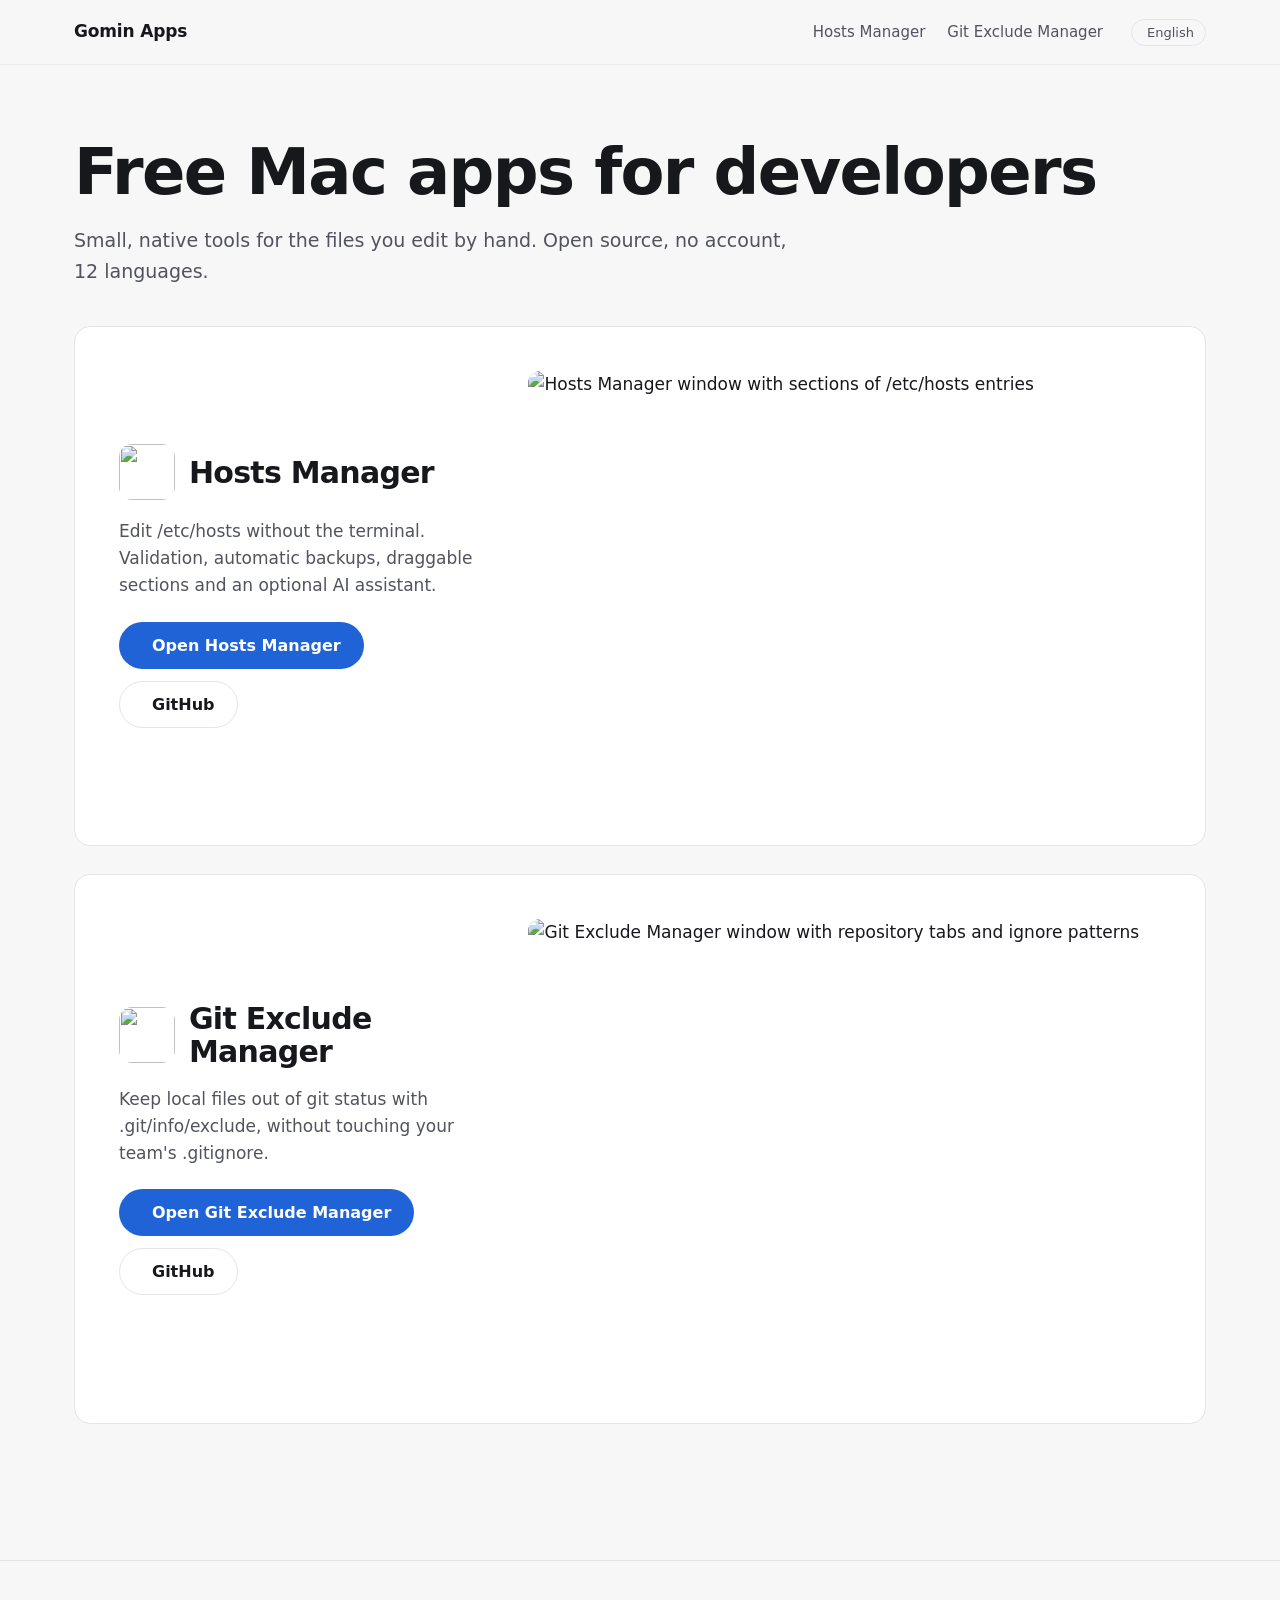
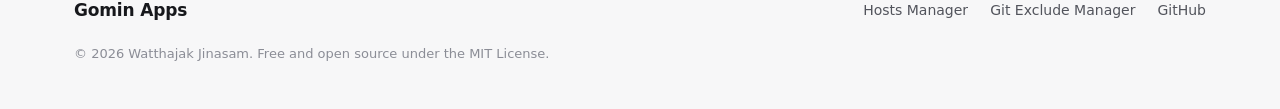
==== index.html @ 3a168182 "2026 Added Home Page and Link Fixer." ====
<!doctype html>
<html lang="en" data-i18n="/i18n/">
<head>
  <meta charset="utf-8">
  <meta name="viewport" content="width=device-width, initial-scale=1">
  <title data-th="Gomin Apps · แอป Mac ฟรีสำหรับนักพัฒนา">Gomin Apps · Free macOS apps for developers</title>
  <meta name="description" data-th="แอป macOS ฟรีโอเพนซอร์สโดย Watthajak Jinasam: Hosts Manager สำหรับ /etc/hosts และ Git Exclude Manager สำหรับ .git/info/exclude รองรับ 12 ภาษา" content="Free, open-source macOS apps by Watthajak Jinasam: Hosts Manager for /etc/hosts and Git Exclude Manager for .git/info/exclude. 12 languages.">
  <link rel="canonical" href="https://gomin2013.github.io/">
  <link rel="alternate" hreflang="en" href="https://gomin2013.github.io/">
  <link rel="alternate" hreflang="th" href="https://gomin2013.github.io/th/">
  <link rel="alternate" hreflang="x-default" href="https://gomin2013.github.io/">
  <meta property="og:type" content="website">
  <meta property="og:title" data-th="Gomin Apps · แอป Mac ฟรีสำหรับนักพัฒนา" content="Gomin Apps · Free macOS apps for developers">
  <meta property="og:locale" content="en_US">
  <meta property="og:locale:alternate" content="th_TH">
  <meta property="og:description" data-th="Hosts Manager และ Git Exclude Manager ฟรีและโอเพนซอร์ส" content="Hosts Manager and Git Exclude Manager. Free and open source.">
  <meta property="og:url" content="https://gomin2013.github.io/">
  <meta property="og:image" content="https://gomin2013.github.io/hosts-manager/assets/img/og-image.png">
  <meta name="twitter:card" content="summary_large_image">
  <link rel="icon" type="image/png" href="/favicon.png">
  <link rel="stylesheet" href="https://unpkg.com/@phosphor-icons/web@2.1.1/src/regular/style.css">
  <!-- ponytail: own copy of the new site.css/js until hosts-manager v1.1.0 is live (then /hosts-manager/assets/ again); images and fonts come from that site -->
  <link rel="stylesheet" href="/assets/site.css">
  <script>try{var d=document.documentElement,n=(navigator.language||"").toLowerCase(),l=localStorage.getItem("hm.lang")||(/^zh-(hant|tw|hk|mo)/.test(n)?"zh-Hant":/^zh/.test(n)?"zh-Hans":/^fil/.test(n)?"tl":n.slice(0,2));if("en th ja ko vi id ms tl zh-Hans zh-Hant es ru".split(" ").indexOf(l)<0)l="en";d.lang=l;if(l==="th"){d.classList.add("th");document.querySelectorAll("[data-th]").forEach(function(e){e.tagName==="TITLE"?e.textContent=e.dataset.th:e.content=e.dataset.th})}else if(l!=="en")d.classList.add("i18n-wait")}catch(e){}</script>
</head>
<body>
  <header class="site-header">
    <div class="wrap nav">
      <a class="brand" href="/">Gomin Apps</a>
      <nav class="nav-links" aria-label="Main">
        <a href="/hosts-manager/">Hosts Manager</a>
        <a href="/git-exclude-manager/" class="hide-sm">Git Exclude Manager</a>
      </nav>
      <button type="button" class="lang-btn" data-lang-open aria-haspopup="dialog" aria-label="Language"><i class="ph ph-globe" aria-hidden="true"></i><span class="lang-name">English</span><span class="lang-code">en</span></button>
    </div>
  </header>

  <main id="main">
    <section class="page-hero">
      <div class="wrap">
        <h1><span class="en">Free Mac apps for developers</span><span class="th">แอป Mac ฟรีสำหรับนักพัฒนา</span></h1>
        <p class="lede"><span class="en">Small, native tools for the files you edit by hand. Open source, no account, 12 languages.</span><span class="th">เครื่องมือเล็กๆ สำหรับไฟล์ที่ต้องแก้ด้วยมือ โอเพนซอร์ส ไม่ต้องสมัคร รองรับ 12 ภาษา</span></p>
      </div>
    </section>

    <section style="padding-top:16px">
      <div class="wrap" style="display:grid;gap:28px">
        <div class="sibling">
          <div>
            <div class="who">
              <img src="/hosts-manager/assets/img/hm-icon.png" width="56" height="56" alt="">
              <h2 style="font-size:30px">Hosts Manager</h2>
            </div>
            <p><span class="en">Edit /etc/hosts without the terminal. Validation, automatic backups, draggable sections and an optional AI assistant.</span><span class="th">แก้ /etc/hosts ได้ไม่ต้องเปิด Terminal ตรวจความถูกต้อง สำรองไฟล์อัตโนมัติ ลากจัดหมวดได้ และมีผู้ช่วย AI</span></p>
            <div class="cta-row" style="margin-top:22px">
              <a class="btn btn-primary" href="/hosts-manager/"><i class="ph ph-arrow-right" aria-hidden="true"></i><span class="en">Open Hosts Manager</span><span class="th">เปิด Hosts Manager</span></a>
              <a class="btn btn-ghost" href="https://github.com/gomin2013/hosts-manager" target="_blank" rel="noopener"><i class="ph ph-github-logo" aria-hidden="true"></i>GitHub</a>
            </div>
          </div>
          <img class="shot" src="/hosts-manager/assets/img/hm-main-dark.png" width="1432" height="972" loading="lazy" alt="Hosts Manager window with sections of /etc/hosts entries">
        </div>

        <div class="sibling">
          <div>
            <div class="who">
              <img src="/git-exclude-manager/assets/img/gem-icon.png" width="56" height="56" alt="">
              <h2 style="font-size:30px">Git Exclude Manager</h2>
            </div>
            <p><span class="en">Keep local files out of git status with .git/info/exclude, without touching your team's .gitignore.</span><span class="th">ซ่อนไฟล์ส่วนตัวจาก git status ด้วย .git/info/exclude โดยไม่ต้องแตะ .gitignore ของทีม</span></p>
            <div class="cta-row" style="margin-top:22px">
              <a class="btn btn-primary" href="/git-exclude-manager/"><i class="ph ph-arrow-right" aria-hidden="true"></i><span class="en">Open Git Exclude Manager</span><span class="th">เปิด Git Exclude Manager</span></a>
              <a class="btn btn-ghost" href="https://github.com/gomin2013/git-exclude-manager" target="_blank" rel="noopener"><i class="ph ph-github-logo" aria-hidden="true"></i>GitHub</a>
            </div>
          </div>
          <img class="shot" src="/git-exclude-manager/assets/img/gem-main.png" width="1100" height="800" loading="lazy" alt="Git Exclude Manager window with repository tabs and ignore patterns">
        </div>
      </div>
    </section>
  </main>

  <footer class="site-footer">
    <div class="wrap foot">
      <span class="brand">Gomin Apps</span>
      <nav aria-label="Footer">
        <a href="/hosts-manager/">Hosts Manager</a>
        <a href="/git-exclude-manager/">Git Exclude Manager</a>
        <a href="https://github.com/gomin2013" target="_blank" rel="noopener">GitHub</a>
      </nav>
      <small><span class="en">© 2026 Watthajak Jinasam. Free and open source under the MIT License.</span><span class="th">© 2026 Watthajak Jinasam ฟรีและโอเพนซอร์สภายใต้สัญญาอนุญาต MIT</span></small>
    </div>
  </footer>
  <script src="/assets/site.js" defer></script>
</body>
</html>
---- assets/site.css ----
/* Copy of hosts-manager/docs/assets/site.css (develop, 2026-10-21) so this page's 12-language picker works while
   hosts-manager main still serves v1.0.2. ponytail: once HM v1.1.0 is live, link /hosts-manager/assets/site.css
   again (ADR-002) and delete this file. */
/* Hosts Manager site: native CSS, no build step (GitHub Pages).
   Shape rule: cards 16px, images 12px, buttons + pills full-pill. One accent (the app's network blue). */

@font-face {
  font-family: "Geist";
  src: url("/hosts-manager/assets/fonts/Geist-Variable.woff2") format("woff2");
  font-weight: 100 900;
  font-display: swap;
}
@font-face {
  font-family: "Geist Mono";
  src: url("/hosts-manager/assets/fonts/GeistMono-Variable.woff2") format("woff2");
  font-weight: 100 900;
  font-display: swap;
}

:root {
  --bg: #f7f7f8;
  --surface: #ffffff;
  --surface-2: #f0f1f4;
  --text: #17181c;
  --muted: #52545c;
  --faint: #8b8d96;
  --line: #e3e4e8;
  --accent: #1f63d6;          /* white text on it: 5.6:1 */
  --accent-text: #1a56bd;     /* links on --bg: 6.4:1 */
  --accent-soft: #e6eefc;
  --sand: #f3e2c4;            /* warm tint (v1.0 fox mascot) */
  --shadow: 0 1px 2px rgb(23 35 66 / .06), 0 12px 40px -12px rgb(23 35 66 / .18);
  --radius-card: 16px;
  --radius-img: 12px;
  --max: 1180px;
  --font: "Geist", "Sukhumvit Set", "Thonburi", "Noto Sans Thai", system-ui, sans-serif;
  --mono: "Geist Mono", ui-monospace, "SF Mono", Menlo, monospace;
  --ease: cubic-bezier(.16, 1, .3, 1);
  color-scheme: light;
}

@media (prefers-color-scheme: dark) {
  :root {
    --bg: #0c0d10;
    --surface: #15161a;
    --surface-2: #1c1d22;
    --text: #f2f2f4;
    --muted: #a3a5ae;
    --faint: #70727b;
    --line: #26282e;
    --accent: #2563e0;        /* white text: 5.0:1 */
    --accent-text: #79a8ff;   /* links on --bg: 7.9:1 */
    --accent-soft: #14213a;
    --sand: #3a2f1f;
    --shadow: 0 1px 2px rgb(0 0 0 / .4), 0 18px 50px -16px rgb(0 0 0 / .7);
    color-scheme: dark;
  }
}

*, *::before, *::after { box-sizing: border-box; }
html { -webkit-text-size-adjust: 100%; scroll-behavior: smooth; }
body {
  margin: 0;
  background: var(--bg);
  color: var(--text);
  font: 400 17px/1.6 var(--font);
  -webkit-font-smoothing: antialiased;
  text-rendering: optimizeLegibility;
}
img { max-width: 100%; height: auto; display: block; }
a { color: var(--accent-text); text-decoration-thickness: 1px; text-underline-offset: 3px; }
code, kbd, pre { font-family: var(--mono); font-size: .9em; }
code { overflow-wrap: anywhere; }  /* long paths (/Library/Application Support/…) on phones */
:focus-visible { outline: 2px solid var(--accent); outline-offset: 3px; border-radius: 6px; }

/* Language: every string ships in both languages; the <html> class picks one (set before first paint). */
html:not(.th) .th, html.th .en { display: none !important; }
/* Other languages hide the page until site.js swaps their text in (at most 1.5 s), so English doesn't flash first */
html.i18n-wait body { visibility: hidden; animation: i18n-show 0s 1.5s forwards; }
@keyframes i18n-show { to { visibility: visible; } }

.wrap { width: 100%; max-width: var(--max); margin: 0 auto; padding: 0 24px; }
.muted { color: var(--muted); }
.mono { font-family: var(--mono); }
.skip { position: absolute; left: -9999px; }
.skip:focus { left: 16px; top: 12px; z-index: 30; background: var(--surface); padding: 8px 14px; }

/* ── Header ───────────────────────────────────────────── */
.site-header {
  position: sticky; top: 0; z-index: 20;
  background: color-mix(in srgb, var(--bg) 82%, transparent);
  backdrop-filter: saturate(160%) blur(16px);
  -webkit-backdrop-filter: saturate(160%) blur(16px);
  border-bottom: 1px solid color-mix(in srgb, var(--line) 70%, transparent);
}
@media (prefers-reduced-transparency: reduce) { .site-header { background: var(--bg); backdrop-filter: none; } }
.nav { height: 64px; display: flex; align-items: center; gap: 28px; }
.brand { display: flex; align-items: center; gap: 10px; color: var(--text); text-decoration: none; font-weight: 600; letter-spacing: -.01em; }
.brand img { width: 30px; height: 30px; border-radius: 7px; }
.nav-links { display: flex; gap: 22px; margin-left: auto; }
.nav-links a { color: var(--muted); text-decoration: none; font-size: 15px; white-space: nowrap; }
.nav-links a:hover, .nav-links a[aria-current="page"] { color: var(--text); }
.lang { display: flex; border: 1px solid var(--line); border-radius: 999px; padding: 2px; }
.lang button {
  font: 500 12px var(--font); color: var(--muted); background: none; border: 0;
  border-radius: 999px; padding: 4px 10px; cursor: pointer;
}
.lang button[aria-pressed="true"] { background: var(--surface-2); color: var(--text); }
/* Language picker: header button + modal <dialog> with search (site.js builds the dialog for every page).
   ponytail: the old .lang pill rules above stay until gomin2013.github.io (which borrows this file) ships the button. */
.lang-btn {
  display: flex; align-items: center; gap: 6px; cursor: pointer;
  font: 500 13px var(--font); color: var(--muted); background: none;
  border: 1px solid var(--line); border-radius: 999px; padding: 5px 11px 5px 9px;
}
.lang-btn:hover { color: var(--text); }
.lang-btn:focus-visible { outline: 2px solid var(--accent); outline-offset: 2px; }
.lang-btn .lang-code { display: none; }
.nav-links a > i { display: none; }
/* Phones: Download / About become icons (their text stays for screen readers), the language button shows its short
   code. The app name and the code show only while they fit — breakpoints measured with the widest code, "zh-tw". */
@media (max-width: 800px) {
  .brand { white-space: nowrap; }
  .nav-links:has(a > i) { gap: 4px; }
  .nav-links a:has(> i) { display: grid; place-items: center; width: 38px; height: 38px; border-radius: 999px; font-size: 0; }
  .nav-links a > i { display: block; font-size: 20px; }
  .nav-links a[aria-current="page"]:has(> i) { background: var(--surface-2); }
  .lang-btn .lang-name { display: none; }
  .lang-btn .lang-code { display: inline; }
}
@media (max-width: 400px) { .brand:has(img) { font-size: 0; } }  /* icon only; the name stays for screen readers */
@media (max-width: 270px) { .lang-btn .lang-code { display: none; } .lang-btn { padding: 7px; } }  /* globe only */
@media (max-width: 361px) { .brand:not(:has(img)) ~ .lang-btn .lang-code { display: none; } .brand:not(:has(img)) ~ .lang-btn { padding: 7px; } }  /* gomin index */
@media (max-width: 480px) { .btn { white-space: normal; } }
html:has(.lang-dialog[open]) { overflow: hidden; }
.lang-dialog {
  width: min(420px, calc(100vw - 32px)); max-height: min(580px, calc(100dvh - 48px)); padding: 0;
  color: var(--text); background: var(--surface); border: 1px solid var(--line); border-radius: var(--radius-card);
  box-shadow: var(--shadow);
}
.lang-dialog[open] { display: flex; animation: lang-in .2s var(--ease); }
.lang-dialog::backdrop { background: rgb(10 12 18 / .45); backdrop-filter: blur(4px); }
.lang-panel { display: flex; flex-direction: column; gap: 12px; width: 100%; min-height: 0; padding: 16px; }
.lang-head { display: flex; align-items: center; justify-content: space-between; padding-left: 4px; }
.lang-head h2 { font-size: 18px; margin: 0; }
.lang-close {
  display: grid; place-items: center; width: 32px; height: 32px; cursor: pointer; font-size: 16px;
  color: var(--muted); background: var(--surface-2); border: 0; border-radius: 999px;
}
.lang-close:hover { color: var(--text); }
.lang-search {
  display: flex; align-items: center; gap: 8px; padding: 0 14px; color: var(--faint);
  background: var(--bg); border: 1px solid var(--line); border-radius: 999px;
}
.lang-search:focus-within { border-color: var(--accent); }
.lang-search input {
  flex: 1; min-width: 0; padding: 10px 0; border: 0; outline: 0; background: none;
  font: 15px var(--font); color: var(--text);
}
.lang-options { list-style: none; margin: 0; padding: 0; min-height: 0; overflow-y: auto; display: grid; gap: 2px; }
.lang-options button {
  display: flex; align-items: center; gap: 10px; width: 100%; text-align: left; cursor: pointer;
  font: 500 15px var(--font); color: var(--text); background: none; border: 0; border-radius: 10px; padding: 10px 12px;
}
.lang-options button:hover, .lang-options button:focus-visible { background: var(--surface-2); outline: none; }
.lang-options .flag { font-size: 20px; line-height: 1; }
.lang-options small { color: var(--faint); font-size: 13px; font-weight: 400; }
.lang-options [aria-current="true"]::after { content: "✓"; margin-left: auto; color: var(--accent-text); font-weight: 600; }
.lang-empty { margin: 8px 0 12px; text-align: center; color: var(--muted); font-size: 14px; }
@keyframes lang-in { from { opacity: 0; transform: translateY(8px) scale(.98); } }
@media (prefers-reduced-motion: reduce) { .lang-dialog[open] { animation: none; } }
@media (max-width: 800px) {  /* 800: the full header needs up to 784px (Russian) */
  .nav { gap: 14px; }
  .nav-links { gap: 14px; }
  .nav-links .hide-sm { display: none; }
}

/* ── Buttons ──────────────────────────────────────────── */
.btn {
  display: inline-flex; align-items: center; gap: 10px; white-space: nowrap;
  font: 600 16px var(--font); text-decoration: none; cursor: pointer;
  padding: 13px 22px; border-radius: 999px; border: 1px solid transparent;
  transition: transform .25s var(--ease), background-color .2s, border-color .2s;
}
.btn i { font-size: 20px; }
.btn:active { transform: translateY(1px) scale(.98); }
.btn-primary { background: var(--accent); color: #fff; }
.btn-primary:hover { background: color-mix(in srgb, var(--accent) 88%, #000); }
.btn-ghost { color: var(--text); border-color: var(--line); background: var(--surface); }
.btn-ghost:hover { border-color: var(--faint); }
.cta-row { display: flex; flex-wrap: wrap; gap: 12px; align-items: center; }
.cta-note { font-size: 14px; color: var(--muted); }

/* ── Type ─────────────────────────────────────────────── */
h1, h2, h3 { line-height: 1.1; letter-spacing: -.025em; margin: 0; font-weight: 650; overflow-wrap: break-word; hyphens: auto; }  /* long ru/vi/id words on phones */
h1 { font-size: clamp(40px, 5.2vw, 64px); }
h2 { font-size: clamp(30px, 3.6vw, 44px); }
h3 { font-size: 20px; letter-spacing: -.01em; line-height: 1.3; }
html:is(.th, :lang(vi), :lang(ja), :lang(ko), :lang(zh)) :is(h1, h2, h3) { line-height: 1.3; letter-spacing: 0; }
.lede { font-size: 19px; color: var(--muted); max-width: 52ch; margin: 18px 0 0; }
.eyebrow { font: 500 13px var(--mono); color: var(--accent-text); letter-spacing: .02em; margin: 0 0 14px; }
section { padding: 96px 0; }
@media (max-width: 760px) { section { padding: 64px 0; } }
.section-head { max-width: 640px; margin-bottom: 44px; }
.section-head p { color: var(--muted); margin: 14px 0 0; }

/* ── Hero (asymmetric split) ──────────────────────────── */
.hero { padding: 72px 0 40px; overflow: hidden; }
.hero-grid { display: grid; grid-template-columns: minmax(0, 5fr) minmax(0, 7fr); gap: 56px; align-items: center; }
.hero-copy .cta-row { margin-top: 32px; }
.hero-copy .cta-note { margin-top: 14px; }
.hero-shot { position: relative; margin-right: -120px; }
.hero-shot .shot { width: 100%; }
.hero-shot .fox {  /* mascot (glass robot since v1.1; class name kept) */
  position: absolute; width: 132px; left: -44px; bottom: -18px;
  filter: drop-shadow(0 10px 18px rgb(0 0 0 / .18));
}
@media (max-width: 960px) {
  .hero-grid { grid-template-columns: 1fr; gap: 36px; }
  .hero-shot { margin-right: 0; }
  .hero-shot .fox { width: 96px; left: -6px; bottom: -14px; }
}

/* ── Facts strip ──────────────────────────────────────── */
.facts { padding: 24px 0 8px; }
.facts ul {
  list-style: none; margin: 0; padding: 22px 0; display: grid; grid-template-columns: repeat(4, 1fr); gap: 20px;
  border-top: 1px solid var(--line); border-bottom: 1px solid var(--line);
}
.facts li { display: flex; gap: 12px; align-items: center; font-size: 15px; color: var(--muted); }
.facts i { font-size: 24px; color: var(--accent-text); flex: none; }
.facts strong { color: var(--text); font-weight: 600; display: block; }
@media (max-width: 860px) { .facts ul { grid-template-columns: 1fr 1fr; } }
@media (max-width: 480px) { .facts ul { grid-template-columns: 1fr; } }

/* ── Bento ────────────────────────────────────────────── */
.bento { display: grid; grid-template-columns: repeat(6, 1fr); gap: 16px; }
.cell {
  background: var(--surface); border: 1px solid var(--line); border-radius: var(--radius-card);
  padding: 28px; overflow: hidden; position: relative; display: flex; flex-direction: column; gap: 10px;
}
.cell p { margin: 0; color: var(--muted); font-size: 16px; }
.cell .ico { font-size: 26px; color: var(--accent-text); }
.cell-a { grid-column: span 4; grid-row: span 2; }
.cell-a img { margin: 18px -28px -28px 0; border-radius: var(--radius-img) 0 0 0; border: 1px solid var(--line); border-right: 0; border-bottom: 0; }
.cell-b, .cell-c { grid-column: span 2; }
.cell-d { grid-column: span 3; grid-row: span 2; background: linear-gradient(140deg, var(--accent-soft), var(--surface) 70%); }
.cell-d img { width: min(100%, 320px); margin-top: 8px; border-radius: var(--radius-img); border: 1px solid var(--line); }
.cell-e, .cell-g { grid-column: span 3; }
.swatches { display: grid; grid-template-columns: repeat(8, 22px); gap: 10px; margin-top: 16px; }
.swatches span { width: 22px; height: 22px; border-radius: 50%; background: var(--c); }
.gradients { display: grid; grid-template-columns: repeat(4, 56px); gap: 10px; margin-top: 14px; }
.gradients span { height: 34px; border-radius: 9px; background: linear-gradient(135deg, var(--a), var(--b)); }
.cell pre {
  margin: 8px 0 0; padding: 14px 16px; border-radius: var(--radius-img); background: var(--surface-2);
  font-size: 13px; line-height: 1.7; overflow-x: auto; color: var(--text);
}
.cell pre .c { color: var(--faint); }
.cell pre .off { color: var(--faint); text-decoration: line-through; }
kbd {
  font-size: 13px; padding: 1px 7px; border-radius: 6px; border: 1px solid var(--line);
  background: var(--surface-2); color: var(--text);
}
@media (max-width: 900px) {
  .bento { grid-template-columns: 1fr 1fr; }
  .cell-a, .cell-d, .cell-e, .cell-g { grid-column: span 2; grid-row: auto; }
  .cell-b, .cell-c { grid-column: span 1; }
}
@media (max-width: 560px) {
  .bento { grid-template-columns: 1fr; }
  .cell-a, .cell-b, .cell-c, .cell-d, .cell-e, .cell-g { grid-column: auto; }
}

/* ── Save pipeline (horizontal flow) ──────────────────── */
.flow { list-style: none; margin: 0; padding: 0; display: grid; grid-template-columns: repeat(5, 1fr); gap: 0; counter-reset: step; }
.flow li { position: relative; padding: 0 18px 0 0; }
.flow li::before {
  content: ""; position: absolute; top: 22px; left: 52px; right: 6px; height: 1px; background: var(--line);
}
.flow li:last-child::before { display: none; }
.flow .dot {
  width: 44px; height: 44px; border-radius: 999px; display: grid; place-items: center;
  background: var(--accent-soft); color: var(--accent-text); font-size: 22px; position: relative;
}
.flow h3 { font-size: 17px; margin: 18px 0 6px; }
.flow p { margin: 0; font-size: 15px; color: var(--muted); }
.pin-note {
  margin-top: 48px; display: flex; gap: 14px; align-items: flex-start; max-width: 760px;
  padding: 20px 22px; border-radius: var(--radius-card); background: var(--surface); border: 1px solid var(--line);
}
.pin-note i { font-size: 24px; color: var(--accent-text); flex: none; margin-top: 2px; }
.pin-note p { margin: 0; color: var(--muted); }
@media (max-width: 900px) {
  .flow { grid-template-columns: 1fr; gap: 26px; }
  .flow li { display: grid; grid-template-columns: 44px 1fr; column-gap: 16px; padding: 0; }
  .flow li::before { top: 52px; bottom: -22px; left: 22px; right: auto; width: 1px; height: auto; }
  .flow h3 { margin: 10px 0 4px; }
  .flow .dot { grid-row: span 2; }
}

/* ── AI split ─────────────────────────────────────────── */
.ai { background: var(--surface); border-top: 1px solid var(--line); border-bottom: 1px solid var(--line); }
.ai-grid { display: grid; grid-template-columns: minmax(0, 6fr) minmax(0, 5fr); gap: 64px; align-items: center; }
.ai-visual { position: relative; padding: 0 0 40px 40px; }
.ai-visual .panel { width: 46%; border-radius: var(--radius-img); box-shadow: var(--shadow); border: 1px solid var(--line); }
.ai-visual .editor {
  position: absolute; right: 0; bottom: 0; width: 78%; border-radius: var(--radius-img);
  box-shadow: var(--shadow);
}
.ai-copy ul { list-style: none; padding: 0; margin: 26px 0 0; display: grid; gap: 14px; }
.ai-copy li { display: flex; gap: 12px; color: var(--muted); }
.ai-copy li i { color: var(--accent-text); font-size: 22px; flex: none; margin-top: 2px; }
.logos { display: flex; flex-wrap: wrap; gap: 26px; align-items: center; margin-top: 30px; }
.logos img { height: 26px; width: auto; }
@media (max-width: 900px) {
  .ai-grid { grid-template-columns: 1fr; gap: 40px; }
  .ai-visual { padding: 0 0 30px 0; }
}

/* ── Sibling app ──────────────────────────────────────── */
.sibling {
  display: grid; grid-template-columns: minmax(0, 4fr) minmax(0, 7fr); gap: 48px; align-items: center;
  padding: 44px; border-radius: var(--radius-card); background: var(--surface); border: 1px solid var(--line);
  overflow: hidden;
}
.sibling .who { display: flex; align-items: center; gap: 14px; margin-bottom: 18px; }
.sibling .who img { width: 56px; height: 56px; border-radius: 13px; }
.sibling p { color: var(--muted); }
.sibling .shot { margin-right: -120px; border-radius: var(--radius-img); }
@media (max-width: 900px) {
  .sibling { grid-template-columns: minmax(0, 1fr); padding: 28px; }
  .sibling .shot { margin-right: 0; }
}

/* ── Closing CTA ──────────────────────────────────────── */
.closing { text-align: left; }
.closing-inner {
  display: grid; grid-template-columns: auto 1fr; gap: 40px; align-items: center;
  padding: 48px; border-radius: var(--radius-card);
  background: linear-gradient(120deg, var(--accent-soft), var(--surface) 55%, color-mix(in srgb, var(--sand) 55%, var(--surface)));
  border: 1px solid var(--line);
}
.closing-inner img { width: 168px; }
.closing-inner .cta-row { margin-top: 24px; }
@media (max-width: 760px) {
  .closing-inner { grid-template-columns: 1fr; padding: 30px; }
  .closing-inner img { width: 120px; }
}

/* ── Inner pages ──────────────────────────────────────── */
.page-hero { padding: 72px 0 24px; }
.page-hero p { color: var(--muted); max-width: 60ch; }
.prose { max-width: 720px; }
.prose h2 { font-size: 26px; margin: 48px 0 12px; }
.prose h3 { margin: 28px 0 8px; }
.prose p, .prose li { color: var(--muted); overflow-wrap: anywhere; }  /* plain-text paths like /Library/Application Support/… */
.prose li { margin: 6px 0; }
.prose strong { color: var(--text); }
.prose .updated { font: 500 14px var(--mono); color: var(--faint); }
.code-block {
  margin: 14px 0; padding: 16px 18px; border-radius: var(--radius-img); background: var(--surface);
  border: 1px solid var(--line); overflow-x: auto; font-size: 14px; line-height: 1.7;
}
.install { display: grid; grid-template-columns: minmax(0, 5fr) minmax(0, 6fr); gap: 56px; align-items: start; }
.install-steps { list-style: none; margin: 0; padding: 0; display: grid; gap: 14px; }
.install-steps li {
  display: grid; grid-template-columns: 40px minmax(0, 1fr); gap: 16px; padding: 20px; border-radius: var(--radius-card);
  background: var(--surface); border: 1px solid var(--line);
}
.install-steps i { font-size: 26px; color: var(--accent-text); }
.install-steps h3 { font-size: 17px; margin: 0 0 4px; }
.install-steps p { margin: 0; color: var(--muted); font-size: 15px; }
.dl-card {
  position: sticky; top: 88px; padding: 32px; border-radius: var(--radius-card); background: var(--surface);
  border: 1px solid var(--line); box-shadow: var(--shadow);
}
.dl-card .app { display: flex; gap: 16px; align-items: center; margin-bottom: 22px; }
.dl-card .app img { width: 64px; height: 64px; border-radius: 15px; }
.dl-card dl { display: grid; grid-template-columns: auto minmax(0, 1fr); gap: 6px 16px; margin: 24px 0 0; font-size: 15px; }
.dl-card dt { color: var(--faint); }
.dl-card dd { margin: 0; overflow-wrap: anywhere; }
.split-2 { display: grid; grid-template-columns: minmax(0, 1fr) minmax(0, 1fr); gap: 40px; }  /* minmax: long <pre> lines scroll */
@media (max-width: 900px) {
  .install, .split-2 { grid-template-columns: minmax(0, 1fr); gap: 32px; }  /* minmax: long <pre> lines scroll instead of widening the page */
  .dl-card { position: static; }
}

/* ── Footer ───────────────────────────────────────────── */
.site-footer { border-top: 1px solid var(--line); padding: 36px 0 44px; margin-top: 40px; }
.foot { display: flex; flex-wrap: wrap; gap: 20px 32px; align-items: center; }
.foot nav { display: flex; flex-wrap: wrap; gap: 8px 22px; margin-left: auto; }
.foot nav a { color: var(--muted); text-decoration: none; font-size: 14px; }
.foot nav a:hover { color: var(--text); }
.foot small { color: var(--faint); font-size: 13px; width: 100%; }

/* ── Motion (only when the user hasn't asked for less) ── */
@media (prefers-reduced-motion: no-preference) {
  .reveal { opacity: 0; transform: translateY(18px); transition: opacity .7s var(--ease), transform .7s var(--ease); }
  .reveal.in { opacity: 1; transform: none; }
  .reveal[data-d="1"] { transition-delay: .08s; }
  .reveal[data-d="2"] { transition-delay: .16s; }
  .reveal[data-d="3"] { transition-delay: .24s; }
  .hero-shot .fox { animation: peek .9s .5s var(--ease) both; }
  @keyframes peek { from { opacity: 0; transform: translateY(24px) rotate(-6deg); } to { opacity: 1; transform: none; } }
}
@media (prefers-reduced-motion: reduce) { html { scroll-behavior: auto; } }
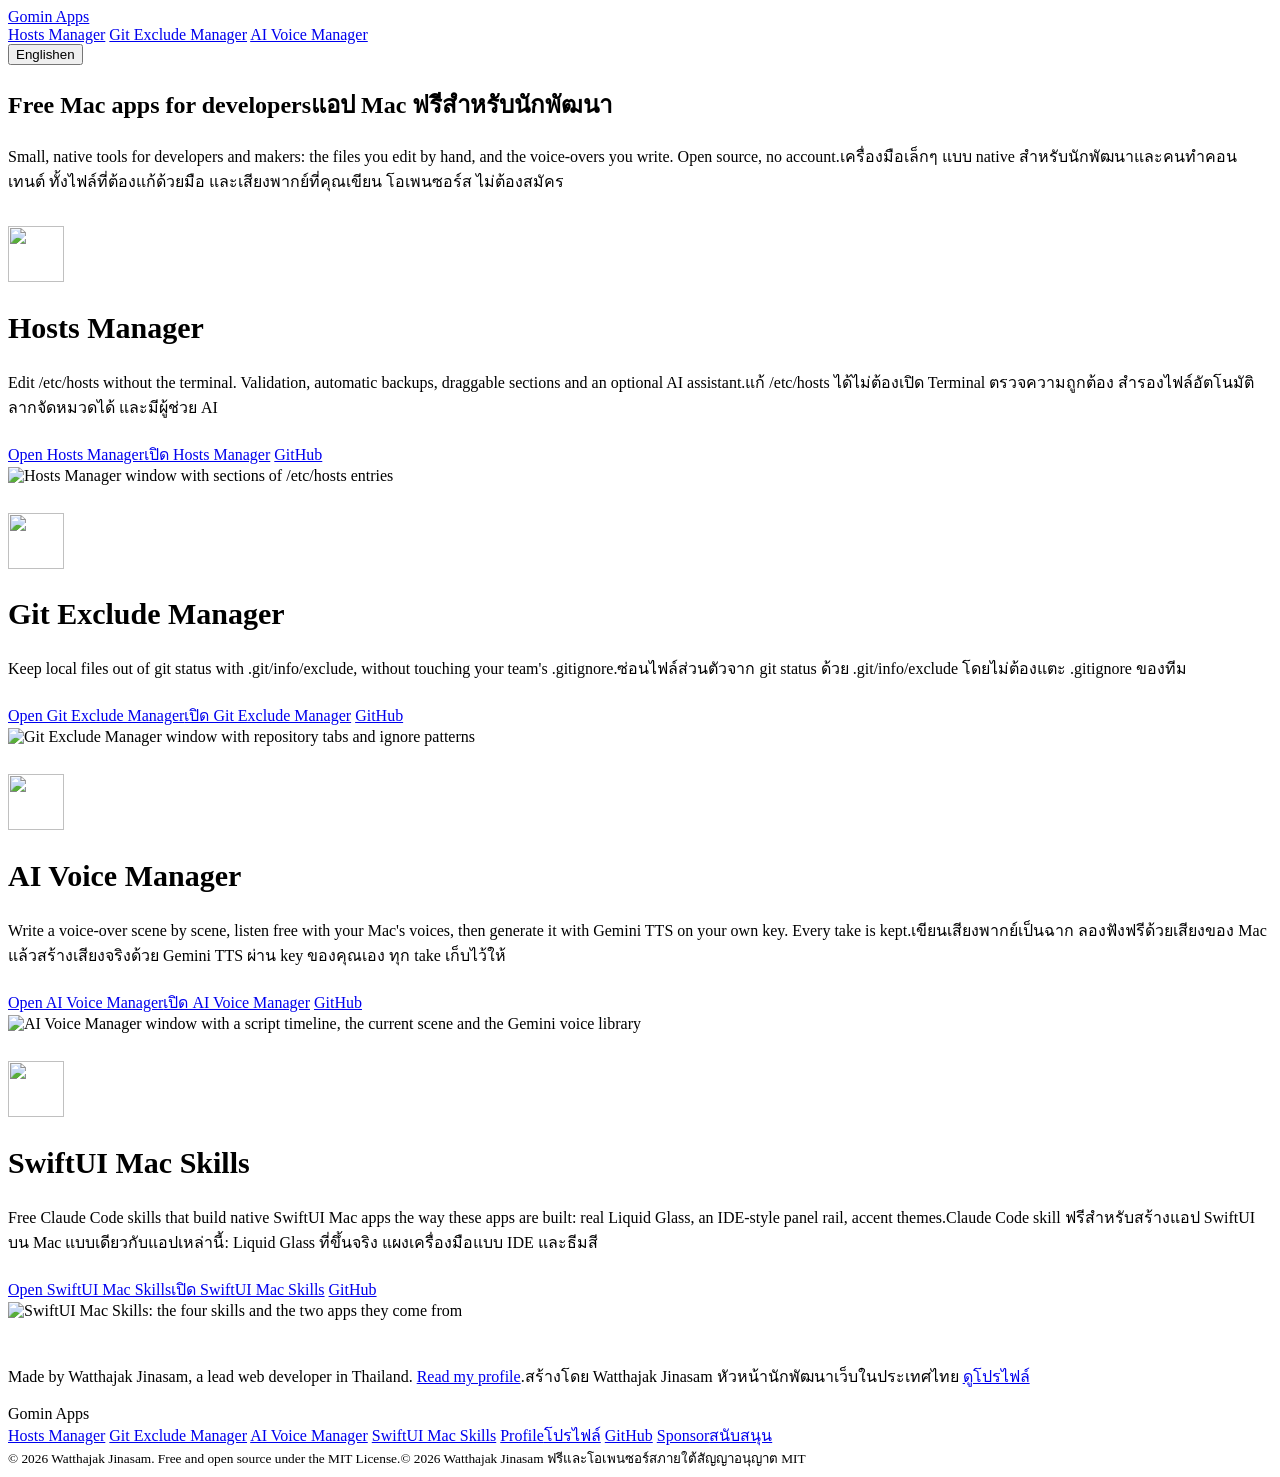
==== commit 0c18b608: "2026 Updated Home Page." ====
--- a/index.html
+++ b/index.html
@@ -4,7 +4,7 @@
   <meta charset="utf-8">
   <meta name="viewport" content="width=device-width, initial-scale=1">
   <title data-th="Gomin Apps · แอป Mac ฟรีสำหรับนักพัฒนา">Gomin Apps · Free macOS apps for developers</title>
-  <meta name="description" data-th="แอป macOS ฟรีโอเพนซอร์สโดย Watthajak Jinasam: Hosts Manager สำหรับ /etc/hosts และ Git Exclude Manager สำหรับ .git/info/exclude รองรับ 12 ภาษา" content="Free, open-source macOS apps by Watthajak Jinasam: Hosts Manager for /etc/hosts and Git Exclude Manager for .git/info/exclude. 12 languages.">
+  <meta name="description" data-th="แอป macOS ฟรีโอเพนซอร์สโดย Watthajak Jinasam: Hosts Manager สำหรับ /etc/hosts, Git Exclude Manager สำหรับ .git/info/exclude และ AI Voice Manager สำหรับเสียงพากย์ AI" content="Free, open-source macOS apps by Watthajak Jinasam: Hosts Manager for /etc/hosts, Git Exclude Manager for .git/info/exclude and AI Voice Manager for AI voice-overs.">
   <link rel="canonical" href="https://gomin2013.github.io/">
   <link rel="alternate" hreflang="en" href="https://gomin2013.github.io/">
   <link rel="alternate" hreflang="th" href="https://gomin2013.github.io/th/">
@@ -13,14 +13,17 @@
   <meta property="og:title" data-th="Gomin Apps · แอป Mac ฟรีสำหรับนักพัฒนา" content="Gomin Apps · Free macOS apps for developers">
   <meta property="og:locale" content="en_US">
   <meta property="og:locale:alternate" content="th_TH">
-  <meta property="og:description" data-th="Hosts Manager และ Git Exclude Manager ฟรีและโอเพนซอร์ส" content="Hosts Manager and Git Exclude Manager. Free and open source.">
+  <meta property="og:description" data-th="Hosts Manager, Git Exclude Manager และ AI Voice Manager ฟรีและโอเพนซอร์ส" content="Hosts Manager, Git Exclude Manager and AI Voice Manager. Free and open source.">
   <meta property="og:url" content="https://gomin2013.github.io/">
-  <meta property="og:image" content="https://gomin2013.github.io/hosts-manager/assets/img/og-image.png">
+  <meta property="og:image" content="https://gomin2013.github.io/img/og-image.png">
+  <meta property="og:image:width" content="1200">
+  <meta property="og:image:height" content="630">
   <meta name="twitter:card" content="summary_large_image">
   <link rel="icon" type="image/png" href="/favicon.png">
+  <link rel="apple-touch-icon" href="/apple-touch-icon.png">
   <link rel="stylesheet" href="https://unpkg.com/@phosphor-icons/web@2.1.1/src/regular/style.css">
-  <!-- ponytail: own copy of the new site.css/js until hosts-manager v1.1.0 is live (then /hosts-manager/assets/ again); images and fonts come from that site -->
-  <link rel="stylesheet" href="/assets/site.css">
+  <!-- ponytail: styles and scripts come from the hosts-manager project site on this same origin -->
+  <link rel="stylesheet" href="/hosts-manager/assets/site.css">
   <script>try{var d=document.documentElement,n=(navigator.language||"").toLowerCase(),l=localStorage.getItem("hm.lang")||(/^zh-(hant|tw|hk|mo)/.test(n)?"zh-Hant":/^zh/.test(n)?"zh-Hans":/^fil/.test(n)?"tl":n.slice(0,2));if("en th ja ko vi id ms tl zh-Hans zh-Hant es ru".split(" ").indexOf(l)<0)l="en";d.lang=l;if(l==="th"){d.classList.add("th");document.querySelectorAll("[data-th]").forEach(function(e){e.tagName==="TITLE"?e.textContent=e.dataset.th:e.content=e.dataset.th})}else if(l!=="en")d.classList.add("i18n-wait")}catch(e){}</script>
 </head>
 <body>
@@ -28,8 +31,9 @@
     <div class="wrap nav">
       <a class="brand" href="/">Gomin Apps</a>
       <nav class="nav-links" aria-label="Main">
-        <a href="/hosts-manager/">Hosts Manager</a>
+        <a href="/hosts-manager/" class="hide-sm">Hosts Manager</a>
         <a href="/git-exclude-manager/" class="hide-sm">Git Exclude Manager</a>
+        <a href="/ai-voice-manager/" class="hide-sm">AI Voice Manager</a>
       </nav>
       <button type="button" class="lang-btn" data-lang-open aria-haspopup="dialog" aria-label="Language"><i class="ph ph-globe" aria-hidden="true"></i><span class="lang-name">English</span><span class="lang-code">en</span></button>
     </div>
@@ -39,7 +43,7 @@
     <section class="page-hero">
       <div class="wrap">
         <h1><span class="en">Free Mac apps for developers</span><span class="th">แอป Mac ฟรีสำหรับนักพัฒนา</span></h1>
-        <p class="lede"><span class="en">Small, native tools for the files you edit by hand. Open source, no account, 12 languages.</span><span class="th">เครื่องมือเล็กๆ สำหรับไฟล์ที่ต้องแก้ด้วยมือ โอเพนซอร์ส ไม่ต้องสมัคร รองรับ 12 ภาษา</span></p>
+        <p class="lede"><span class="en">Small, native tools for developers and makers: the files you edit by hand, and the voice-overs you write. Open source, no account.</span><span class="th">เครื่องมือเล็กๆ แบบ native สำหรับนักพัฒนาและคนทำคอนเทนต์ ทั้งไฟล์ที่ต้องแก้ด้วยมือ และเสียงพากย์ที่คุณเขียน โอเพนซอร์ส ไม่ต้องสมัคร</span></p>
       </div>
     </section>
 
@@ -74,6 +78,38 @@
           </div>
           <img class="shot" src="/git-exclude-manager/assets/img/gem-main.png" width="1100" height="800" loading="lazy" alt="Git Exclude Manager window with repository tabs and ignore patterns">
         </div>
+        <div class="sibling">
+          <div>
+            <div class="who">
+              <img src="/ai-voice-manager/assets/img/avm-icon.png" width="56" height="56" alt="">
+              <h2 style="font-size:30px">AI Voice Manager</h2>
+            </div>
+            <p><span class="en">Write a voice-over scene by scene, listen free with your Mac's voices, then generate it with Gemini TTS on your own key. Every take is kept.</span><span class="th">เขียนเสียงพากย์เป็นฉาก ลองฟังฟรีด้วยเสียงของ Mac แล้วสร้างเสียงจริงด้วย Gemini TTS ผ่าน key ของคุณเอง ทุก take เก็บไว้ให้</span></p>
+            <div class="cta-row" style="margin-top:22px">
+              <a class="btn btn-primary" href="/ai-voice-manager/"><i class="ph ph-arrow-right" aria-hidden="true"></i><span class="en">Open AI Voice Manager</span><span class="th">เปิด AI Voice Manager</span></a>
+              <a class="btn btn-ghost" href="https://github.com/gomin2013/ai-voice-manager" target="_blank" rel="noopener"><i class="ph ph-github-logo" aria-hidden="true"></i>GitHub</a>
+            </div>
+          </div>
+          <img class="shot" src="/ai-voice-manager/assets/img/avm-main.png" width="1440" height="792" loading="lazy" alt="AI Voice Manager window with a script timeline, the current scene and the Gemini voice library">
+        </div>
+        <div class="sibling">
+          <div>
+            <div class="who">
+              <img src="/swiftui-mac-skills/assets/img/gomin.png" width="56" height="56" alt="">
+              <h2 style="font-size:30px">SwiftUI Mac Skills</h2>
+            </div>
+            <p><span class="en">Free Claude Code skills that build native SwiftUI Mac apps the way these apps are built: real Liquid Glass, an IDE-style panel rail, accent themes.</span><span class="th">Claude Code skill ฟรีสำหรับสร้างแอป SwiftUI บน Mac แบบเดียวกับแอปเหล่านี้: Liquid Glass ที่ขึ้นจริง แผงเครื่องมือแบบ IDE และธีมสี</span></p>
+            <div class="cta-row" style="margin-top:22px">
+              <a class="btn btn-primary" href="/swiftui-mac-skills/"><i class="ph ph-arrow-right" aria-hidden="true"></i><span class="en">Open SwiftUI Mac Skills</span><span class="th">เปิด SwiftUI Mac Skills</span></a>
+              <a class="btn btn-ghost" href="https://github.com/gomin2013/swiftui-mac-skills" target="_blank" rel="noopener"><i class="ph ph-github-logo" aria-hidden="true"></i>GitHub</a>
+            </div>
+          </div>
+          <img class="shot" src="/swiftui-mac-skills/assets/video/poster.png" width="1920" height="1080" loading="lazy" alt="SwiftUI Mac Skills: the four skills and the two apps they come from">
+        </div>
+        <div class="pin-note" style="margin-top:0">
+          <i class="ph ph-user-circle" aria-hidden="true"></i>
+          <p><span class="en">Made by Watthajak Jinasam, a lead web developer in Thailand. <a href="/profile/">Read my profile</a>.</span><span class="th">สร้างโดย Watthajak Jinasam หัวหน้านักพัฒนาเว็บในประเทศไทย <a href="/profile/">ดูโปรไฟล์</a></span></p>
+        </div>
       </div>
     </section>
   </main>
@@ -82,13 +118,17 @@
     <div class="wrap foot">
       <span class="brand">Gomin Apps</span>
       <nav aria-label="Footer">
-        <a href="/hosts-manager/">Hosts Manager</a>
+        <a href="/hosts-manager/" class="hide-sm">Hosts Manager</a>
         <a href="/git-exclude-manager/">Git Exclude Manager</a>
+        <a href="/ai-voice-manager/">AI Voice Manager</a>
+        <a href="/swiftui-mac-skills/">SwiftUI Mac Skills</a>
+        <a href="/profile/"><span class="en">Profile</span><span class="th">โปรไฟล์</span></a>
         <a href="https://github.com/gomin2013" target="_blank" rel="noopener">GitHub</a>
+        <a href="https://github.com/sponsors/gomin2013" target="_blank" rel="noopener"><span class="en">Sponsor</span><span class="th">สนับสนุน</span></a>
       </nav>
       <small><span class="en">© 2026 Watthajak Jinasam. Free and open source under the MIT License.</span><span class="th">© 2026 Watthajak Jinasam ฟรีและโอเพนซอร์สภายใต้สัญญาอนุญาต MIT</span></small>
     </div>
   </footer>
-  <script src="/assets/site.js" defer></script>
+  <script src="/hosts-manager/assets/site.js" defer></script>
 </body>
 </html>
